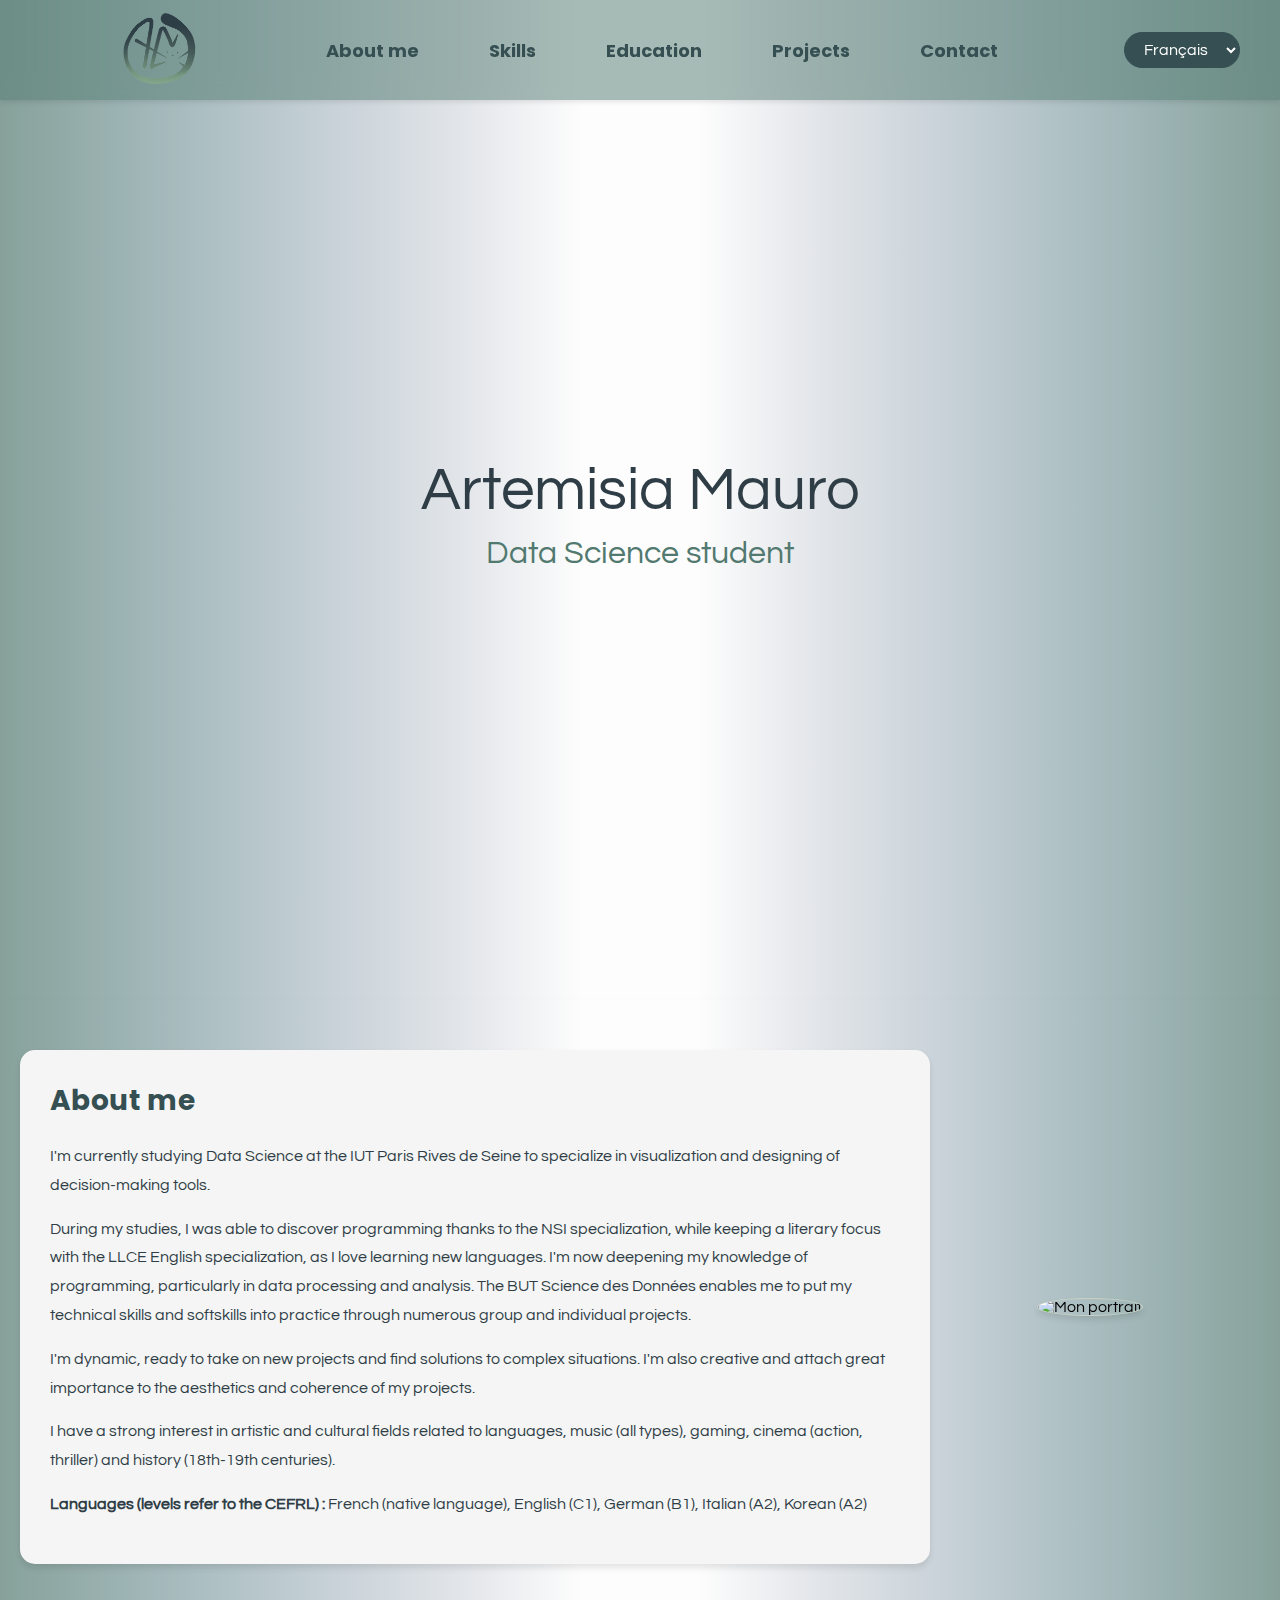
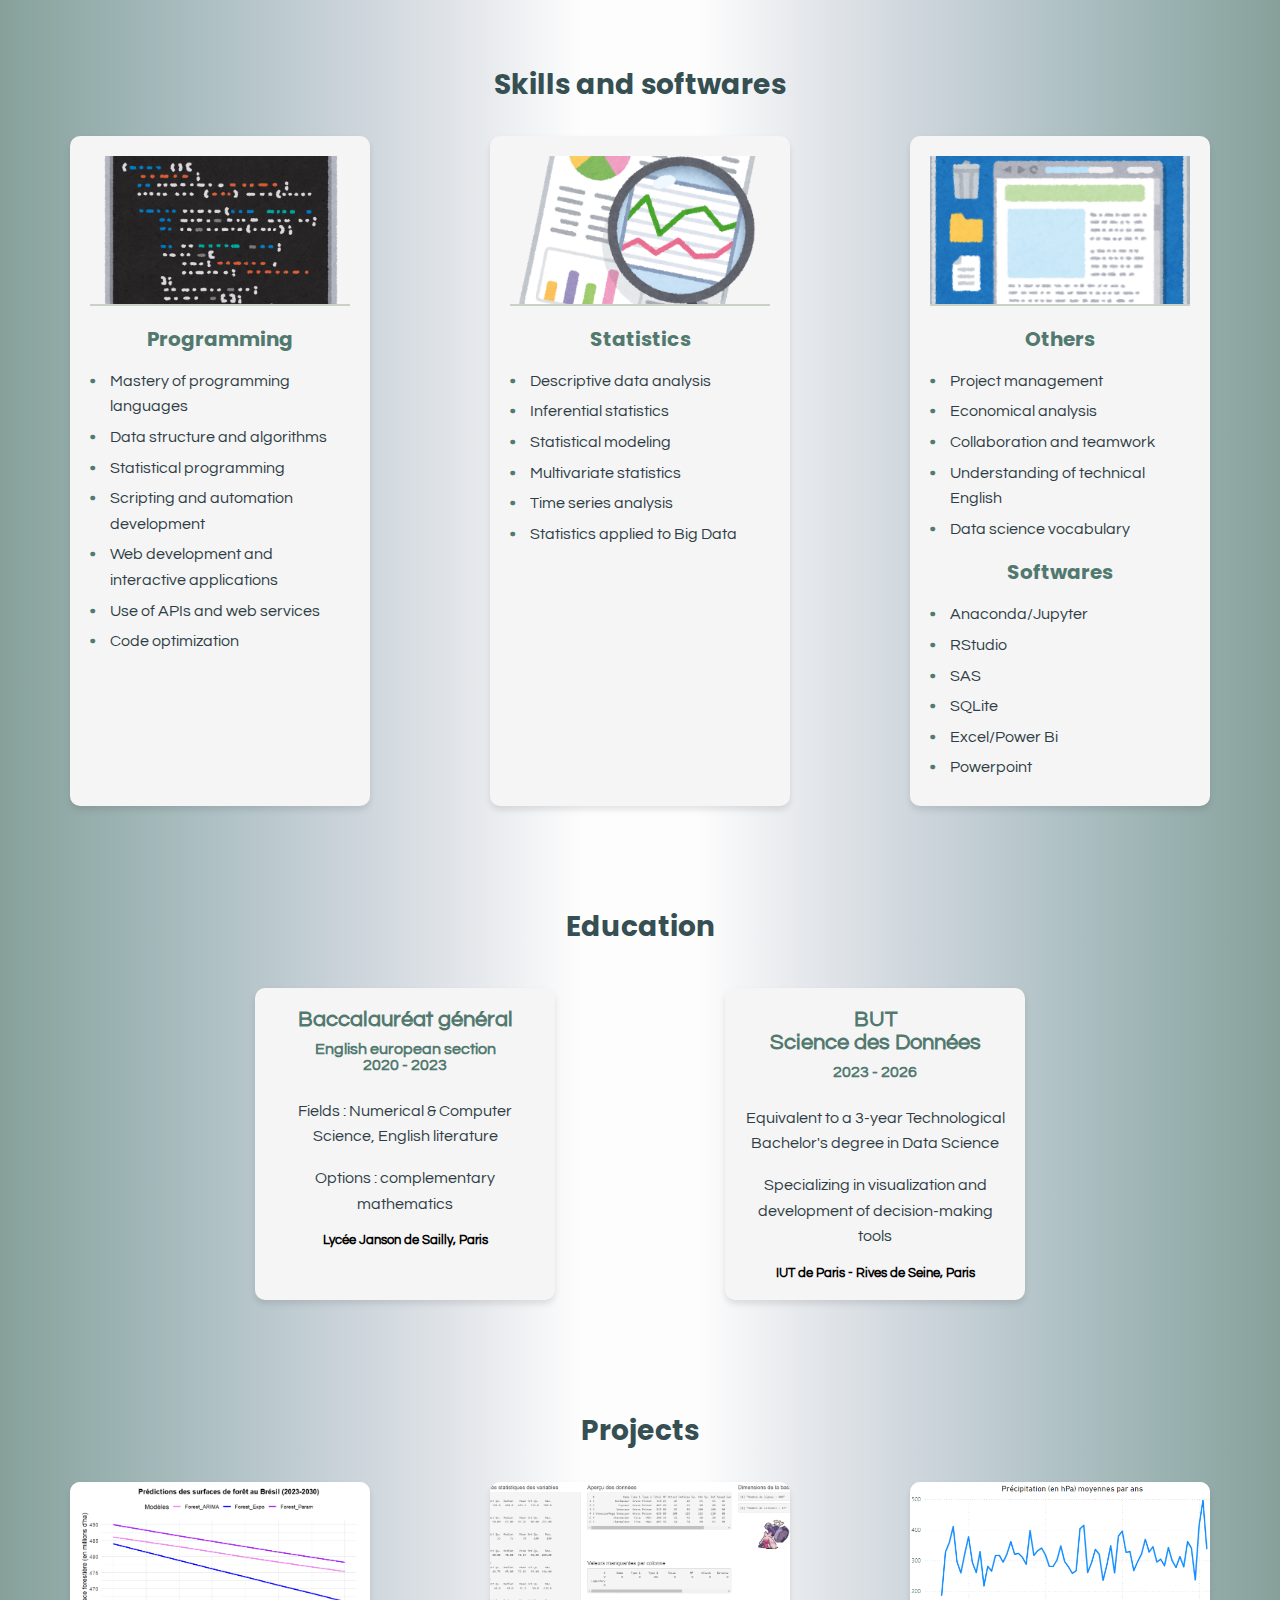
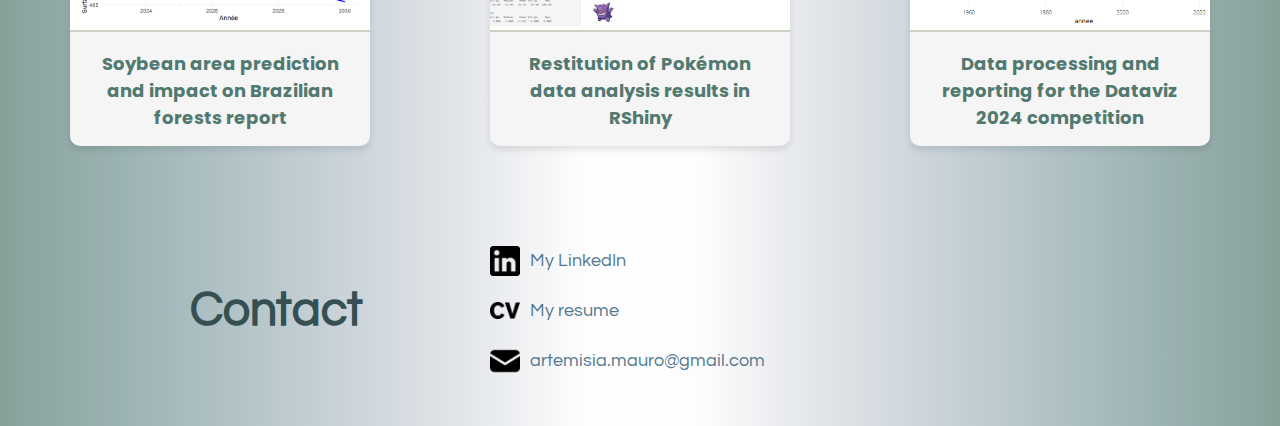
==== index-eng.html @ 532b6c2e "Add files via upload" ====
<!DOCTYPE html>
<html>
  <head>
    <title>Artemisia Mauro</title>
    <meta charset="utf-8">
    <link rel="stylesheet" type="text/css" href="CSS/style.css">
  </head>
  <body>
    <!-- Menu de navigation -->
    <nav class="navbar">
	  <div class="logo">
		<a href='#accueil'>
		  <img src="IMG/am.png" alt="Logo">
		</a>
	  </div>
	  <ul class="nav-links">
		<li><a href="#presentation">About me</a></li>
		<li><a href="#competences">Skills</a></li>
		<li><a href="#parcours">Education</a></li>
		<li><a href="#projets">Projects</a></li>
		<li><a href="#contact">Contact</a></li>
	  </ul>
		<div class="language-icon">
		  <!-- Liste déroulante -->
		  <select id="language-select" onchange="window.location.href=this.value;">
			<option value="index.html">Français</option>
			<option value="index-eng.html">English</option>
		  </select>
		</div>
	</nav>

    <!-- Contenu principal -->
    <div id="accueil" class="container">
      <h1>Artemisia Mauro</h1>
      <p class="subtitle">Data Science student</p>
    </div>
	
	<div id="presentation" class="presentation-section">
    <div class="presentation-text">
        <h2>About me</h2>
        <p>
            I'm currently studying Data Science at the IUT Paris Rives de Seine to specialize in visualization and designing of decision-making tools.
        </p>
        <p>
            During my studies, I was able to discover programming thanks to the NSI specialization, while keeping a literary focus with the LLCE English specialization, as I love learning new languages. I'm now deepening my knowledge of programming, particularly in data processing and analysis. The BUT Science des Données enables me to put my technical skills and softskills into practice through numerous group and individual projects.
        </p>
		<p>
            I'm dynamic, ready to take on new projects and find solutions to complex situations. I'm also creative and attach great importance to the aesthetics and coherence of my projects.
        </p>
		<p>
            I have a strong interest in artistic and cultural fields related to languages, music (all types), gaming, cinema (action, thriller) and history (18th-19th centuries).
        </p>
		<p>
            <b>Languages (levels refer to the CEFRL) :</b> French (native language), English (C1), German (B1), Italian (A2), Korean (A2)
        </p>
    </div>
		<div class="presentation-photo">
			<img src="IMG/phonto.jpg" alt="Mon portrait">
		</div>
	</div>
	
	<div id="competences" class="competences-section">
    <h2>Skills and softwares</h2>
    <div class="competences-container">
        <!-- Box 1 -->
        <div class="competence-box">
            <img src="IMG/prog.png" alt="Compétence 1">
            <h3>Programming</h3>
            <ul>
				<li>Mastery of programming languages</li>
				<li>Data structure and algorithms</li>
				<li>Statistical programming</li>
				<li>Scripting and automation development</li>
				<li>Web development and interactive applications</li>
				<li>Use of APIs and web services</li>
				<li>Code optimization</li>
			</ul>
        </div>
        <!-- Box 2 -->
        <div class="competence-box">
            <img src="IMG/stats.png" alt="Compétence 2">
            <h3>Statistics</h3>
            <ul>
				<li>Descriptive data analysis</li>
				<li>Inferential statistics</li>
				<li>Statistical modeling</li>
				<li>Multivariate statistics</li>
				<li>Time series analysis</li>
				<li>Statistics applied to Big Data</li>
			</ul>
        </div>
        <!-- Box 3 -->
        <div class="competence-box">
            <img src="IMG/work.png" alt="Compétence 3">
            <h3>Others</h3>
            <ul>
				<li>Project management</li>
				<li>Economical analysis</li>
				<li>Collaboration and teamwork</li>
				<li>Understanding of technical English</li>
				<li>Data science vocabulary</li>
			</ul>
			<h3>Softwares</h3>
            <ul>
				<li>Anaconda/Jupyter</li>
				<li>RStudio</li>
				<li>SAS</li>
				<li>SQLite</li>
				<li>Excel/Power Bi</li>
				<li>Powerpoint</li>
			</ul>
        </div>
    </div>
	</div>

	<div id="parcours" class="parcours-section">
		<h2>Education</h2>
		<div class="parcours-container">
			<!-- Boîte 1 (Parcours à gauche) -->
			<div class="parcours-box">
				<h3>Baccalauréat général</h3>
				<h4>English european section <br> 2020 - 2023</h4>
				<br>
				<p>Fields : Numerical & Computer Science, English literature</p>
				<br>
				<p>Options : complementary mathematics</p>
				<br>
				<h5>
                <a href="https://www.janson-de-sailly.fr" target="_blank" rel="noopener noreferrer">
                    Lycée Janson de Sailly, Paris
                </a>
            </h5>
			</div>
			
			<!-- Boîte 2 (Parcours à droite) -->
			<div class="parcours-box">
				<h3>BUT <br> Science des Données</h3>
				<h4>2023 - 2026</h4>
				<br>
				<p>Equivalent to a 3-year Technological Bachelor's degree in Data Science</p>
				<br>
				<p>Specializing in  visualization and development of decision-making tools</p>
				<br>
				<h5>
                <a href="https://iutparis-seine.u-paris.fr/" target="_blank" rel="noopener noreferrer">
                    IUT de Paris - Rives de Seine, Paris
                </a>
            </h5>
			</div>
		</div>
	</div>
	
	<div id="projets" class="projets-section">
    <h2>Projects</h2>
    <div class="projets-container">
        <!-- Box 1 -->
        <div class="projet-box" tabindex="0">
            <img src="IMG/projet1.png" alt="Projet 1">
            <h3>Soybean area prediction and impact on Brazilian forests report</h3>
            <p><b>Context :</b> As part of a project carried out between December 2024 and January 2025 at IUT Paris Rive de Seine, I collaborated in a group of two to study the impact of increasing soybean acreage on deforestation in Brazil by 2030. We used two time series from FAOSTAT to predict these trends and understand the dynamics between agriculture and deforestation</p>
			<p><b>Objectives :</b></p>
			<ul>
				<li>Predict soybean acreage trends in Brazil up to 2030</li>
				<li>Assess the impact of this development on Brazilian forest areas</li>
			</ul>
			<p><b>Process and tools :</b></p>
			<ul>
				<li>Data cleansing, structuring, analysis and trend visualization with RStudio</li>
				<li>Report written in Word</li>
			</ul>
			<p><b>Implemented skills :</b><br><br>Data extraction and processing, advanced statistical analysis, visualization, and drafting of usable conclusions</p>
        </div>
        <!-- Box 2 -->
        <div class="projet-box" tabindex="0">
            <img src="IMG/projet2.png" alt="Projet 2">
            <h3>Restitution of Pokémon data analysis results in RShiny</h3>
            <p><b>Context :</b> As part of a project carried out between December 2024 and January 2025 at the IUT Paris Rive de Seine, I worked on my own to exploit a Pokémon database, in order to produce some interesting statistical analyses</p>
			<p><b>Objectives :</b></p>
			<ul>
				<li>Extract relevant information from this database and highlight it through statistical analysis and visualization, in a report or dashboard</li>
			</ul>
			<p><b>Process and tools :</b></p>
			<ul>
				<li>Data cleansing, structuring, analysis and trend visualization with RStudio</li>
				<li>Creation of an RShiny dashboard for the results</li>
			</ul>
			<p><b>Implemented skills :</b><br><br>Extraction, structuring and processing of databases, analysis and statistical exploitation of data, creation of data visualizations and drafting of results in RShiny</p>
        </div>
        <!-- Box 3 -->
        <div class="projet-box" tabindex="0">
            <img src="IMG/projet3.png" alt="Projet 3">
            <h3>Data processing and reporting for the Dataviz 2024 competition</h3>
            <p><b>Context :</b> As part of the national dataviz competition held each year with Météo France, which brings together Data Science students from all over France, I worked in a group of five to create a dashboard presenting the results of weather data analysis. This project took place in May 2024 at IUT Paris Rive de Seine</p>
			<p><b>Objectives :</b></p>
			<ul>
				<li>Visualize meteorological data in a clear and interactive way, highlighting our dataviz skills</li>
			</ul>
			<p><b>Process and tools :</b></p>
			<ul>
				<li>Cleaning, structuring, analyzing data and visualizing results with Excel and Power Bi</li>
				<li>Creation of a dashboard on Power Bi</li>
			</ul>
			<p><b>Implemented skills :</b><br><br>Extraction, structuring and processing of databases, analysis and statistical exploitation of data, creation of data visualizations and drafting of results in RShiny</p>
        </div>
    </div>
	</div>
	
	<div id="contact" class="contact-section">
    <div class="contact-container">
        <!-- Partie gauche : Titre Contact -->
        <div class="contact-title">
            <h2>Contact</h2>
        </div>

        <!-- Partie droite : Liens et Icônes -->
        <div class="contact-links">
            <div class="contact-item">
                <img src="IMG/linkedin-icon.png" alt="LinkedIn">
                <a href="https://www.linkedin.com/in/artemisia-mauro-8a8020349/" target="_blank">My LinkedIn</a>
            </div>
			<div class="contact-item">
                <img src="IMG/cv-icon.png" alt="CV">
                <a href="DOC/CV_FR.pdf" target="_blank">My resume</a>
            </div>
			<div class="contact-item">
                <img src="IMG/mail-icon.png" alt="Email">
                <a href="mailto:artemisia.mauro@gmail.com">artemisia.mauro@gmail.com</a>
            </div>
        </div>
    </div>
	</div>
	
  </body>
</html>
---- CSS/style.css ----
@import url('https://fonts.googleapis.com/css2?family=Questrial&display=swap');
@import url('https://fonts.googleapis.com/css2?family=Poppins&display=swap');

body {
	background-image: linear-gradient(to right, #87a19a, #9bb2b2, #b2c3c7, #cbd4da, #e3e6ea, #FDFDFD, #FDFDFD, #e3e6ea, #cbd4da, #b2c3c7, #9bb2b2, #87a19a);
	padding-top: 70px; 
}

* {
	  box-sizing: border-box;
	  margin: 0;
	  padding: 0;
}

body, html {
    height: 100%;
    width: 100%;
    font-family: 'Questrial', sans-serif;
    margin: 0;
    background-color: #f5f5f5;
    background-image: linear-gradient(to right, #87a19a, #9bb2b2, #b2c3c7, #cbd4da, #e3e6ea, #FDFDFD, #FDFDFD, #e3e6ea, #cbd4da, #b2c3c7, #9bb2b2, #87a19a);
    padding-top: 70px;
	scroll-behavior: smooth;
	scroll-padding-top: 100px;
}

.container {
    display: flex;
    flex-direction: column;
    justify-content: center;
    align-items: center;
    text-align: center;
    width: 100%;
    height: 100%;
}


h1 {
	  font-size: 60px;
	  color: #2f3e46;
	  font-weight: 400;
}

.subtitle {
	  font-size: 32px;
	  color: #52796f;
	  margin-top: 15px;
	  margin-bottom: 10px;
}

/* Style de la barre de navigation */
.navbar {
  position: fixed;
  top: 0;
  left: 0;
  width: 100%;
  display: flex;
  justify-content: space-between;
  align-items: center;
  background-color: rgba(82, 121, 111, 0.5); /* #354f52; */
  backdrop-filter: blur(10px); /* Ajout du flou de l'arrière-plan */
  color: white; /* Texte blanc */
  z-index: 1000; /* Toujours visible */
  padding: 10px 20px;
  box-shadow: 0 2px 5px rgba(0, 0, 0, 0.1); /* Légère ombre */
  height: 100px;
}

.logo img {
  height: 80px;
  width: auto;
  /* filter: drop-shadow(0 0 10px rgba(202, 210, 197, 0.3)); Ombre floue blanche */
  padding-left: 100px;
}

.navbar-title {
  font-size: 20px;
  font-weight: bold;
  margin-left: 0;
}

.nav-links {
	  display: flex;
	  list-style: none;
	  gap: 20px; /* Espacement entre les liens */
	  margin: 0;
	  padding: 0;
}

.nav-links li {
	  display: inline-block;
}

.nav-links li a {
	display: inline-block;
	text-decoration: none;
	color: #354f52; /* Couleur des liens */
	font-size: 18px; /* Taille de la police */
	font-family: 'Poppins', sans-serif; /* Police HK Grotesk */
	font-weight: bold; /* Police en gras */
	transition: color 0.3s;
	padding-left: 25px; /* Espacement à gauche du lien */
	padding-right: 25px; /* Espacement à droite du lien */
}

.nav-links li a:hover {
	color: #52796f; /* Couleur au survol */
	transform: scale(1.025);
}

.language-icon {
  position: relative;
  display: inline-block;
}

.language-icon select {
  font-family: 'Questrial', sans-serif; /* Police Poppins pour le bouton */
  font-size: 16px; /* Taille de la police */
  padding: 8px 15px; /* Espacement interne pour un meilleur visuel */
  border: 1px solid #354f52; /* Bordure colorée */
  border-radius: 20px; /* Coins arrondis */
  background-color: #354f52; /* Couleur de fond */
  color: #fff; /* Texte blanc */
  cursor: pointer; /* Le curseur devient une main */
  outline: none; /* Supprime la bordure de focus par défaut */
  margin-right: 20px;
  outline: none;
}

.language-icon select:focus {
  border-color: #007bff; /* Bordure au focus */
  box-shadow: 0 0 5px rgba(0, 123, 255, 0.5); /* Ombre légère au focus */
  outline: none;
}

/* Applique les styles aux options dans la liste déroulante */
.language-icon select option {
  font-family: 'Questrial', sans-serif; /* Police Poppins pour les options */
  background-color: #fff; /* Fond des options */
  color: #354f52; /* Texte des options */
  padding: 8px 15px; /* Espacement interne des options */
}

/* Option active (au survol ou lors de la sélection) */
.language-icon select option:hover {
  background-color: #cad2c5; /* Fond clair au survol */
  color: #354f52; /* Couleur du texte au survol */
}

.linkedin-button {
    text-decoration: none;
    padding: 8px 12px;
    font-size: 14px;
    color: #fff;
    background-color: #0077b5;
    border-radius: 4px;
    transition: background-color 0.3s;
}

.linkedin-button:hover {
    background-color: #005582;
}

.mail-button {
    text-decoration: none;
    padding: 8px 12px;
    font-size: 14px;
    color: #fff;
    background-color: #0077b5;
    border-radius: 4px;
    transition: background-color 0.3s;
}

.mail-button:hover {
    background-color: #005582;
}

#presentation {
    scroll-padding-top: 100px;
}

.presentation-section {
    display: flex;
    justify-content: space-between;
    align-items: center;
    padding: 50px 20px;
    margin-top: 100px;
    gap: 30px; /* Espacement entre le texte et la photo */
	background-image: linear-gradient(to right, #87a19a, #9bb2b2, #b2c3c7, #cbd4da, #e3e6ea, #FDFDFD, #FDFDFD, #e3e6ea, #cbd4da, #b2c3c7, #9bb2b2, #87a19a); /*#e3e6ea;  Arrière-plan doux */
    box-shadow: 0 4px 6px rgba(0, 0, 0, 0.1); /* Ajoute une ombre subtile pour mieux délimiter */
}

.presentation-text {
    flex: 1; /* Le texte occupe une plus grande partie */
    background-color: #f5f5f5; /* Couleur de fond douce */
    padding: 30px; /* Espacement interne */
    border-radius: 15px; /* Bords arrondis pour un look élégant */
    box-shadow: 0 4px 6px rgba(0, 0, 0, 0.1); /* Ombre subtile */
    font-family: 'Questrial', sans-serif;
    color: #2f3e46; /* Couleur principale du texte */
	margin-right: -40px;
}

.presentation-text h2 {
    margin-bottom: 20px;
    font-size: 28px;
    font-family: 'Poppins', sans-serif;
    font-weight: bold;
    color: #354f52; /* Couleur légèrement différente pour le titre */
}

.presentation-text p {
    font-size: 16px;
    line-height: 1.8; /* Espacement entre les lignes */
    color: #2f3e46;
    margin-bottom: 15px;
}

.presentation-photo {
    flex: 0.4; /* La photo occupe moins d'espace */
    display: flex;
    justify-content: center;
    align-items: center;
    position: relative; /* Nécessaire pour ::after */
}

.presentation-photo img {
    max-width: 50%; /* L'image occupe la moitié de l'espace disponible */
    height: auto; /* Conserve les proportions */
    border-radius: 50%; /* Forme ronde */
    box-shadow: 0 4px 6px rgba(0, 0, 0, 0.1); /* Ombre subtile */
    border: 1px solid #cad2c5; /* Bordure douce */
    pointer-events: none; /* Désactive les interactions avec l'image */
    user-select: none; /* Empêche la sélection */
    filter: blur(0.7px);
}

#competences {
    scroll-padding-top: 100px;
    padding: 50px 20px;
    background-image: linear-gradient(to right, #87a19a, #9bb2b2, #b2c3c7, #cbd4da, #e3e6ea, #FDFDFD, #FDFDFD, #e3e6ea, #cbd4da, #b2c3c7, #9bb2b2, #87a19a); /* #f5f5f5; Fond doux */
}

.competences-section h2 {
    text-align: center;
    font-size: 28px;
    color: #354f52;
    margin-bottom: 30px;
    font-family: 'Poppins', sans-serif;
}

.competences-container {
    display: flex;
    justify-content: space-around;
    gap: 20px;
    flex-wrap: wrap; /* Pour s'adapter à des écrans plus petits */
}

.competence-box {
    flex: 1;
    max-width: 300px; /* Largeur maximale des boîtes */
    background-color: #f5f5f5;
    border-radius: 10px;
    box-shadow: 0 4px 6px rgba(0, 0, 0, 0.1);
    overflow: hidden;
    text-align: center;
    padding: 20px;
}

.competence-box img {
    width: 100%;
    height: 150px; /* Hauteur fixe pour les images */
    object-fit: cover; /* Ajuste les images */
    border-bottom: 2px solid #cad2c5;
}

.competence-box h3 {
    font-size: 20px;
    margin-top: 15px;
    color: #52796f;
    font-family: 'Poppins', sans-serif;
}

.competence-box ul {
    list-style-type: none; /* Désactive les puces par défaut */
    margin: 15px 0 0 20px; /* Ajoute une marge autour de la liste */
    padding: 0;
    text-align: left; /* Alignement à gauche */
}

.competence-box ul li {
    font-size: 16px; /* Taille de la police des sous-compétences */
    line-height: 1.6; /* Espacement entre les lignes */
    color: #2f3e46; /* Couleur des sous-compétences */
    margin-bottom: 5px; /* Espacement entre les items */
    position: relative;
}

.competence-box ul li::before {
    content: '•'; /* Remplace les puces par un caractère personnalisé (optionnel) */
    color: #52796f; /* Couleur des puces */
    font-weight: bold; /* Rendre la puce plus visible */
    display: inline-block;
    width: 20px;
    margin-left: -20px; /* Ajuste l'espacement pour aligner le texte */
}

#parcours {
    scroll-padding-top: 100px;
    padding: 50px 20px;
    background-image: linear-gradient(to right, #87a19a, #9bb2b2, #b2c3c7, #cbd4da, #e3e6ea, #FDFDFD, #FDFDFD, #e3e6ea, #cbd4da, #b2c3c7, #9bb2b2, #87a19a); /* Fond doux */
}

.parcours-section h2 {
    text-align: center;
    font-size: 28px;
    color: #354f52;
    margin-bottom: 30px;
    font-family: 'Poppins', sans-serif;
}

.parcours-container {
    display: flex;
    justify-content: center;
    gap: 150px;
    flex-wrap: wrap; /* S'adapte à des écrans plus petits */
}

.parcours-box {
    flex: 1;
    max-width: 300px; /* Largeur maximale des boîtes */
    background-color: #f5f5f5;
    border-radius: 10px;
    box-shadow: 0 4px 6px rgba(0, 0, 0, 0.1);
    padding: 20px;
    text-align: center;
    margin: 10px;
}

.parcours-box h3 {
    font-size: 22px;
    color: #52796f;
    margin-bottom: 10px;
}

.parcours-box h4 {
    font-size: 16px;
    color: #52796f;
    margin-bottom: 10px;
}

.parcours-box p {
    font-size: 16px;
    color: #2f3e46;
    line-height: 1.6;
}

.parcours-box h5 a {
    color: inherit; /* Garde la même couleur que le parent (h5) */
    text-decoration: none; /* Supprime le soulignement */
    font-weight: inherit; /* Garde le poids de texte du parent */
    cursor: pointer; /* Affiche un pointeur survolable */
}

.parcours-box h5 a:visited {
    color: inherit; /* Évite que la couleur change après clic */
}

.parcours-box h5 a:hover,
.parcours-box h5 a:active,
.parcours-box h5 a:focus {
    color: inherit; /* Pas de changement de couleur au survol ou clic */
    text-decoration: none; /* Pas de soulignement au survol */
}

#projets {
    scroll-padding-top: 100px;
    padding: 50px 20px;
    background-image: linear-gradient(to right, #87a19a, #9bb2b2, #b2c3c7, #cbd4da, #e3e6ea, #FDFDFD, #FDFDFD, #e3e6ea, #cbd4da, #b2c3c7, #9bb2b2, #87a19a);
}

.projets-section h2 {
    text-align: center;
    font-size: 28px;
    color: #354f52;
    margin-bottom: 30px;
    font-family: 'Poppins', sans-serif;
}

.projets-container {
    display: flex;
    justify-content: space-around;
    gap: 20px;
    flex-wrap: nowrap; /* Maintenir les boîtes sur une seule ligne */
}

/* Boîte projet par défaut */
.projet-box {
    flex: 1; /* Partage équitable de l'espace par défaut */
    max-width: 250px; /* Taille par défaut des boîtes */
    background-color: #f5f5f5;
    border-radius: 10px;
    box-shadow: 0 4px 6px rgba(0, 0, 0, 0.1);
    overflow: hidden;
    text-align: left;
    cursor: pointer;
    position: relative;
    transition: all 0.6s cubic-bezier(0.25, 0.8, 0.25, 1); /* Transition plus douce */
}

/* Image */
.projet-box img {
    width: 100%;
    height: 150px;
    object-fit: cover;
    border-bottom: 2px solid #cad2c5;
}

/* Titre */
.projet-box h3 {
	text-align: center;
    font-size: 18px;
    margin: 15px 15px 15px 15px;
    color: #52796f;
    font-family: 'Poppins', sans-serif;
}

/* Liste masquée par défaut */
.projet-box ul, .projet-box p {
    list-style-type: none;
    margin: 0;
    padding: 0;
    overflow: hidden;
    max-height: 0; /* Masque les descriptions */
	opacity: 0;
    transition: opacity 0.6s ease; /* Transition plus douce */
}

/* Apparence des items de la liste */
.projet-box ul li {
    font-size: 16px;
    line-height: 1.6;
    color: black;
    margin-bottom: 5px;
	margin-left: 20px;
    position: relative;
}

.projet-box ul li::before {
    content: '•';
    color: #black;
    font-weight: bold;
    display: inline-block;
    width: 20px;
    margin-left: -20px;
}

/* Effet au survol */
.projet-box:hover {
    transform: scale(1.02);
    box-shadow: 0 6px 10px rgba(0, 0, 0, 0.2);
}

/* État actif (agrandissement horizontal via :focus-within) */
.projet-box:focus-within {
    flex: 4; /* Augmente la largeur de la boîte sélectionnée */
    max-width: 800px; /* Largeur maximale */
    transition: all 0.6s cubic-bezier(0.25, 0.8, 0.25, 1); /* Transition encore plus douce */
}

/* Description visible pour la boîte active */
.projet-box:focus-within ul, .projet-box:focus-within p {
    max-height: 500px;
    padding: 10px 20px;
	opacity: 1; /* Texte devient visible */
}

/* Ajustement des boîtes non sélectionnées */
.projet-box:not(:focus-within) {
    flex: 1; /* Taille plus petite, mais toujours visible */
    max-width: 300px; /* Garde une largeur minimale visible */
}

.contact-section {
    display: flex;
    justify-content: center;
    align-items: center;
    padding: 50px 0;
    background-image: linear-gradient(to right, #87a19a, #9bb2b2, #b2c3c7, #cbd4da, #e3e6ea, #FDFDFD, #FDFDFD, #e3e6ea, #cbd4da, #b2c3c7, #9bb2b2, #87a19a);
}

.contact-container {
    display: flex;
    align-items: center;
    justify-content: space-between;
    width: 80%;
    max-width: 900px;
}

.contact-title {
    flex: 1;
    text-align: left;
}

.contact-title h2 {
    font-size: 3em;
    color: #354f52;
}

.contact-links {
    flex: 2;
    display: flex;
    flex-direction: column;
    gap: 20px;
}

.contact-item {
    display: flex;
    align-items: center;
    gap: 10px;
}

.contact-item img {
    width: 30px;
    height: 30px;
    object-fit: contain;
}

.contact-item a {
    font-size: 1.1em;
    color: #52798f; /* Utilise la même couleur que le parent (par défaut) */
    text-decoration: none; /* Supprime le soulignement */
    font-weight: inherit; /* Garde le poids du texte du parent */
    cursor: pointer; /* Affiche un pointeur cliquable */
}

.contact-item a:visited {
    color: #52798f; /* Empêche tout changement de couleur après clic */
}

.contact-item a:hover,
.contact-item a:active,
.contact-item a:focus {
    color: inherit; /* Pas de changement de couleur au survol, clic ou focus */
    text-decoration: none; /* Pas de soulignement */
}

/* Ajout du décalage lorsque l'élément est ciblé */
/* :target { */
    /* padding-top: 50px;  /* Décale le contenu vers le bas de 100px */ */
    /* margin-top: -75px;   /* Recaler la section pour la faire apparaître juste en dessous de la navbar */ */
/* } */
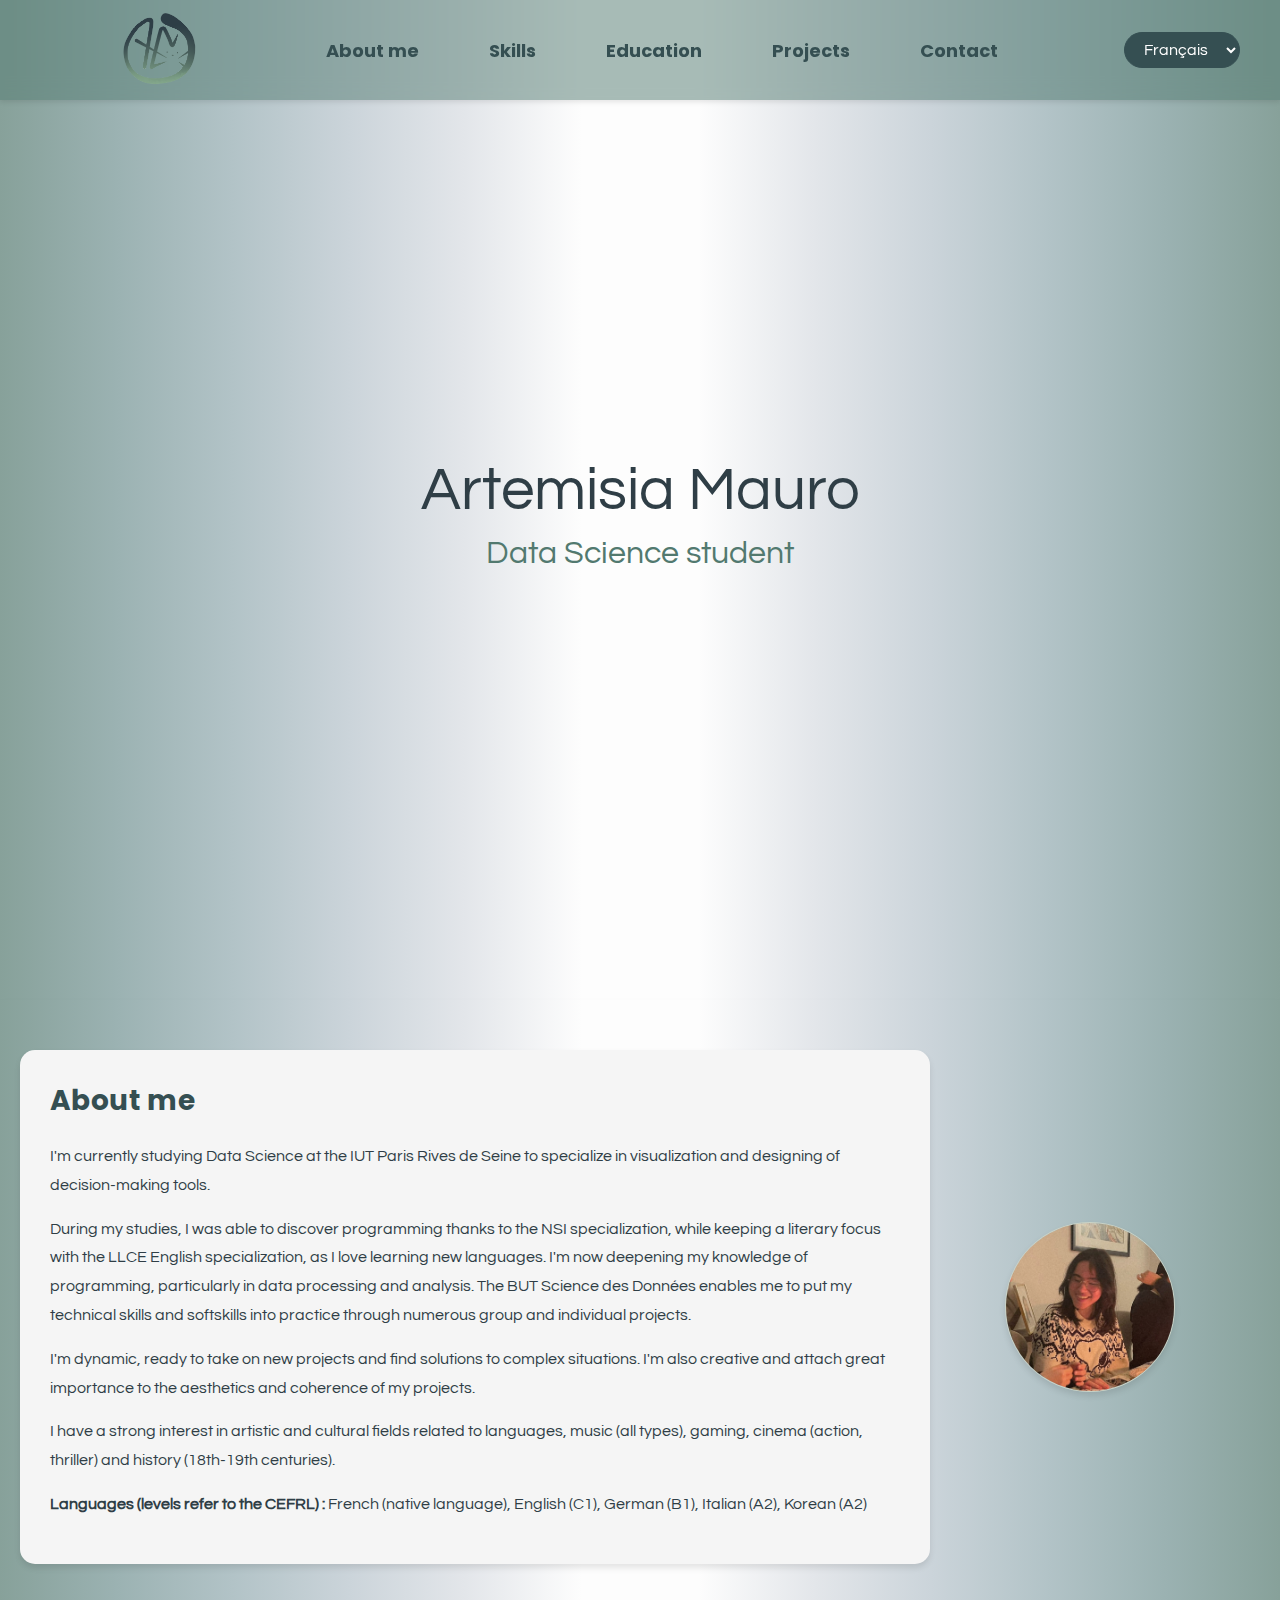
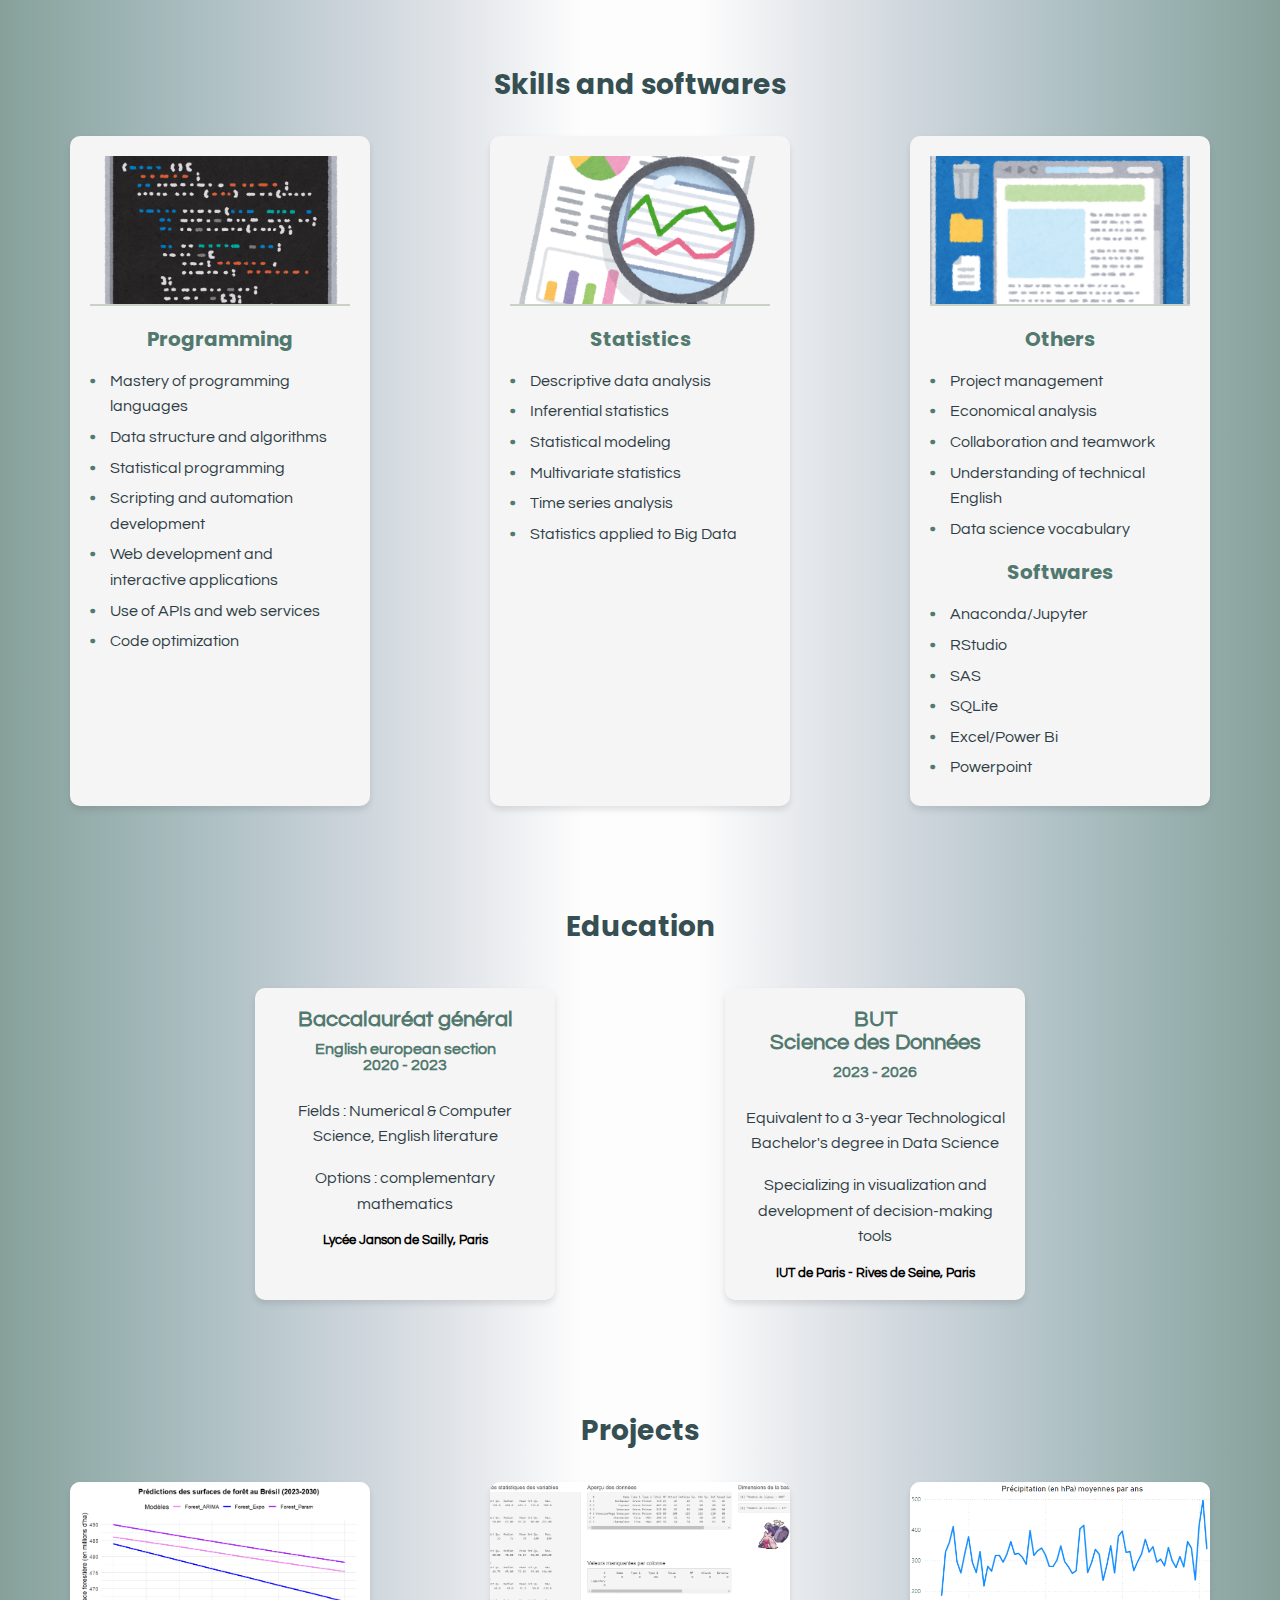
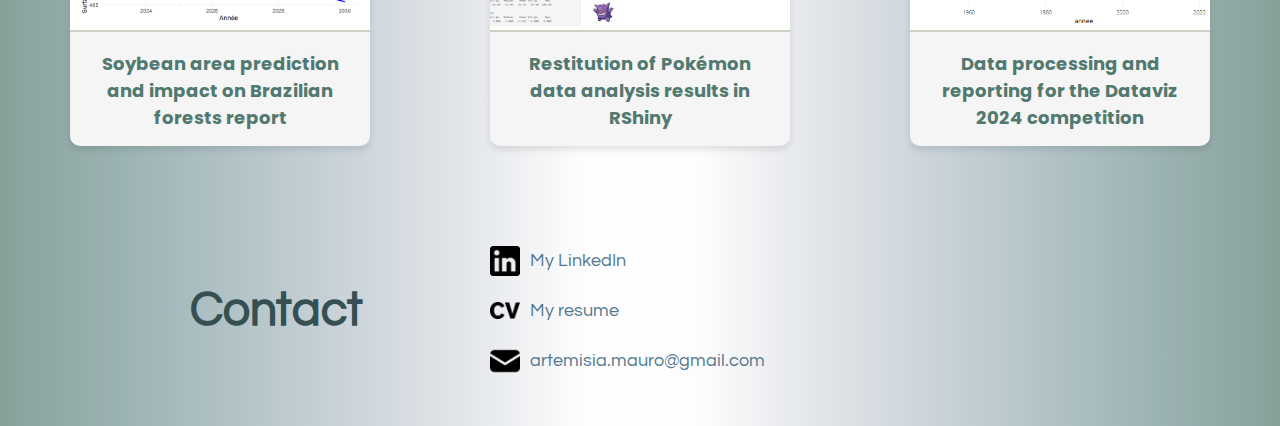
==== commit 95ae6c04: "Update index-eng.html" ====
--- a/index-eng.html
+++ b/index-eng.html
@@ -55,7 +55,7 @@
         </p>
     </div>
 		<div class="presentation-photo">
-			<img src="IMG/phonto.jpg" alt="Mon portrait">
+			<img src="IMG/phonto.JPG" alt="Mon portrait">
 		</div>
 	</div>
 	
@@ -231,4 +231,4 @@
 	</div>
 	
   </body>
-</html>+</html>
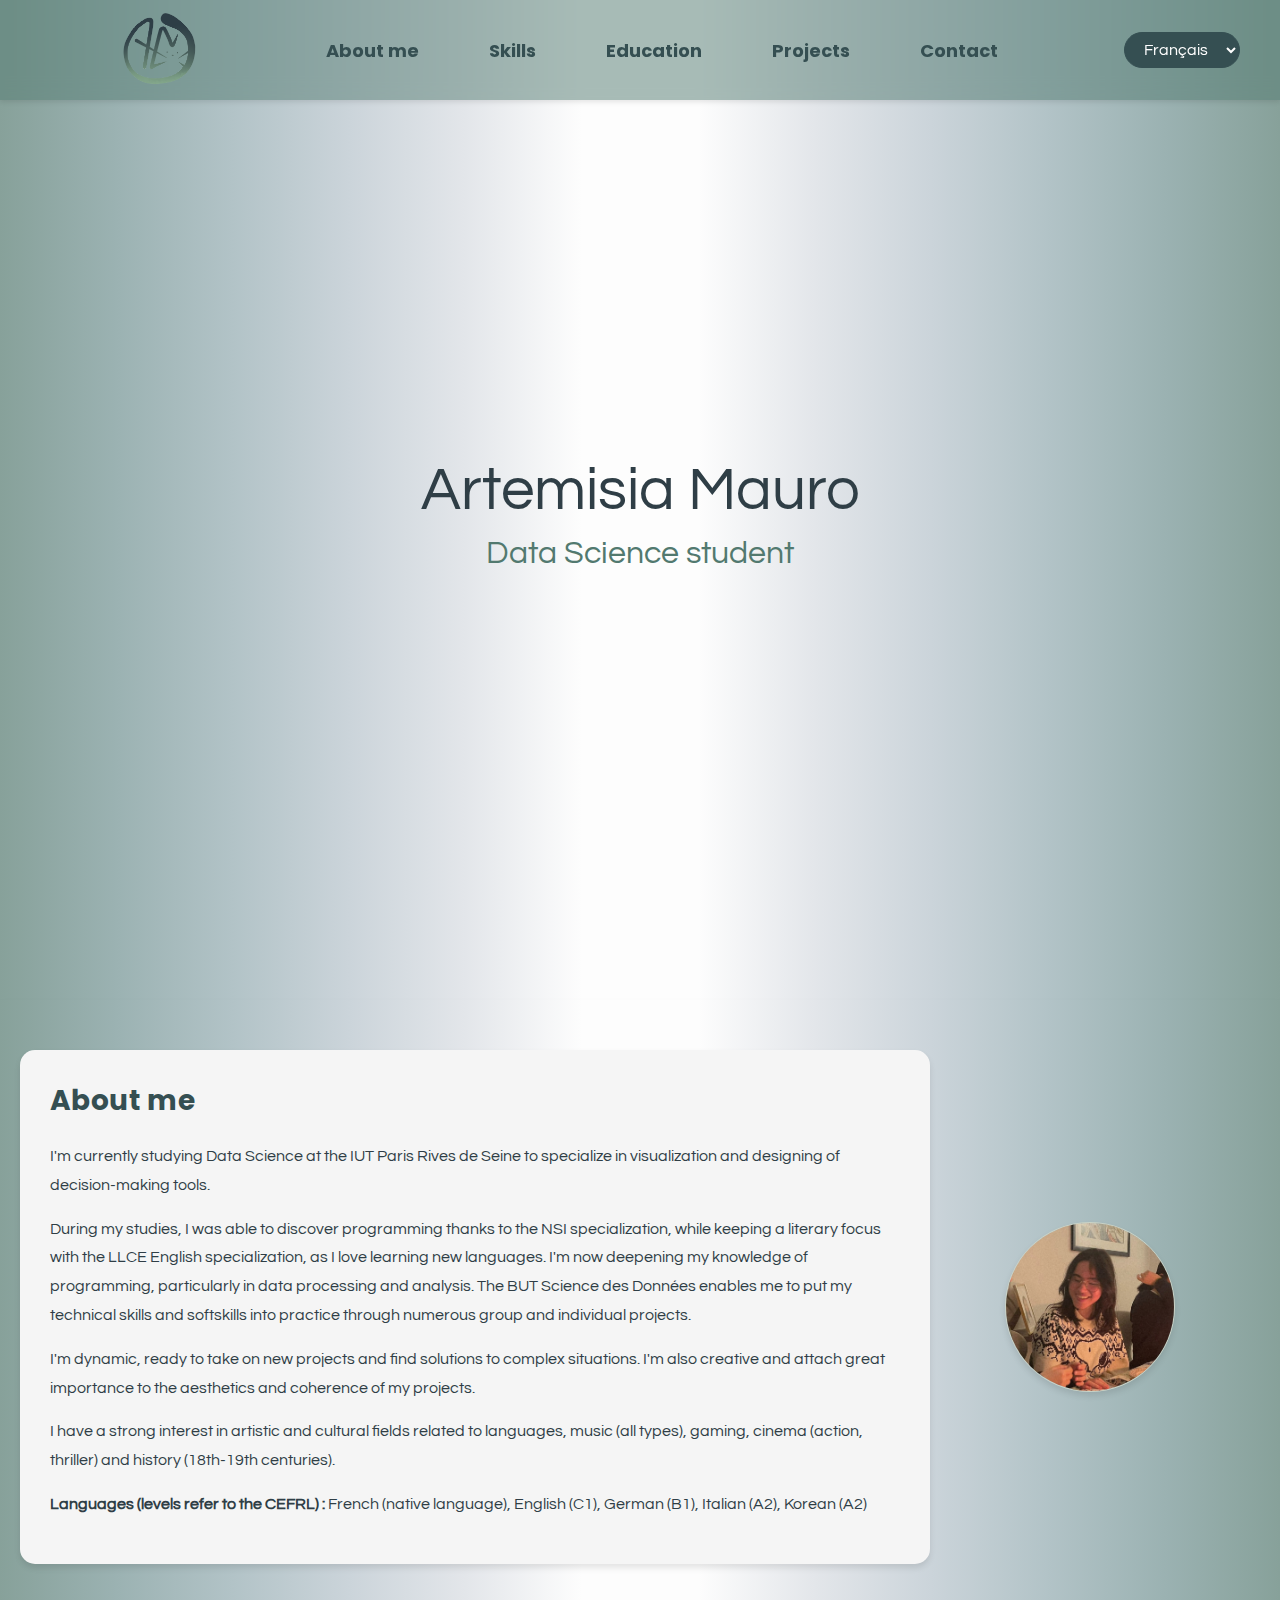
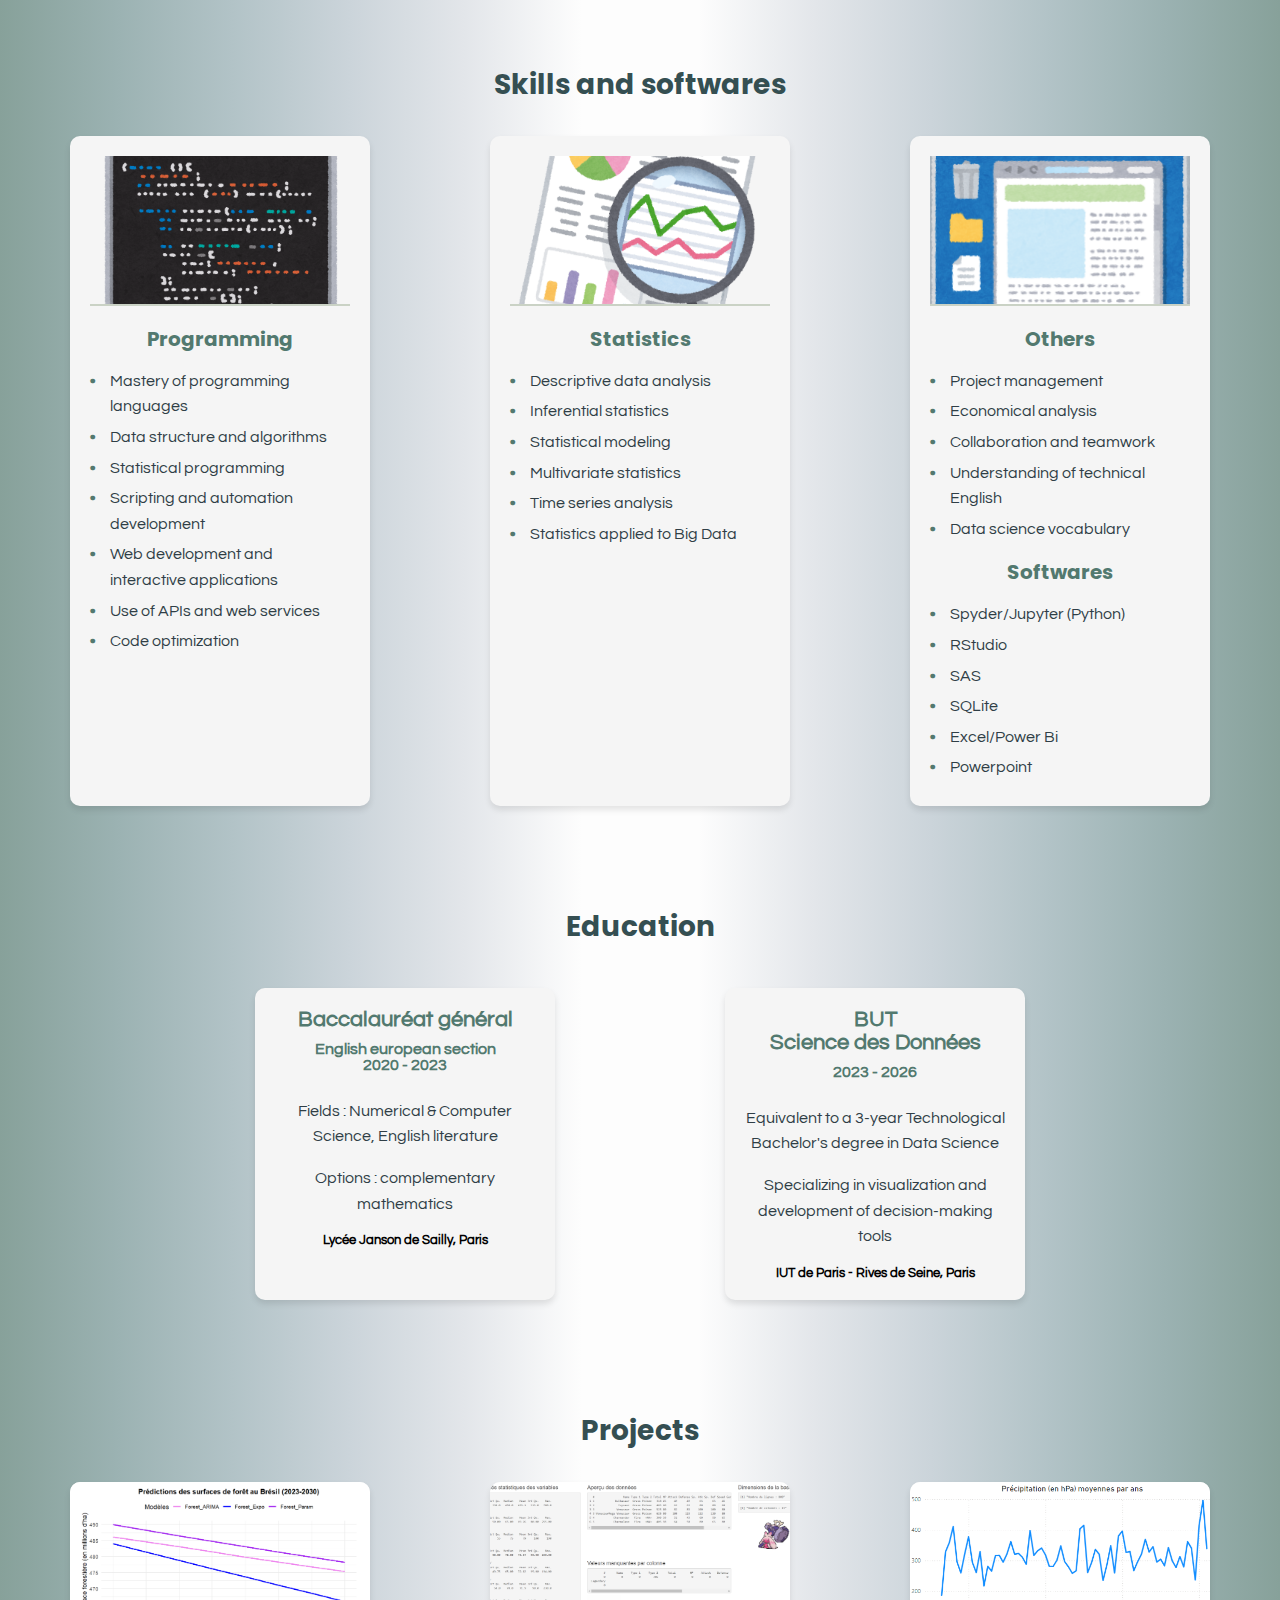
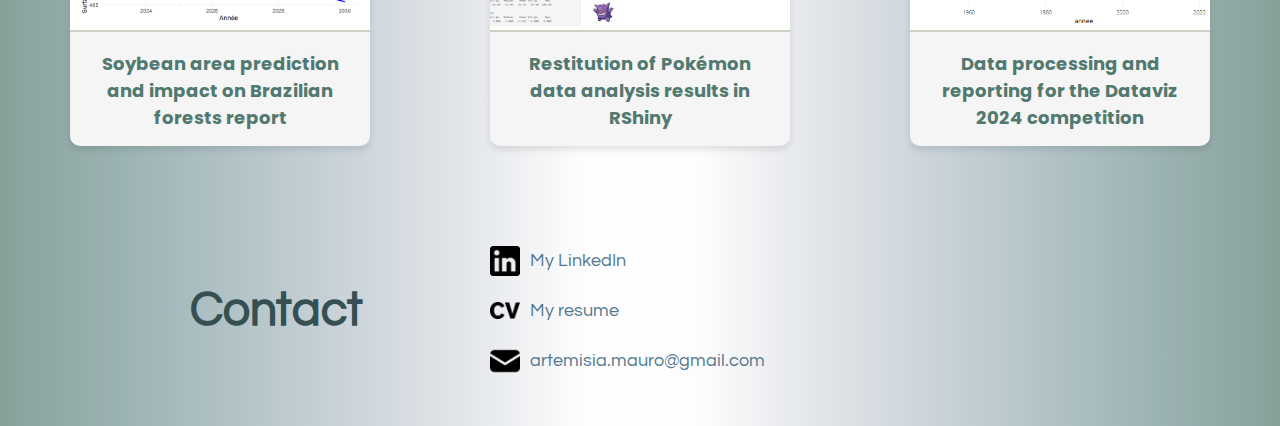
==== commit f9e3e529: "Update index-eng.html" ====
--- a/index-eng.html
+++ b/index-eng.html
@@ -102,7 +102,7 @@
 			</ul>
 			<h3>Softwares</h3>
             <ul>
-				<li>Anaconda/Jupyter</li>
+				<li>Spyder/Jupyter (Python)</li>
 				<li>RStudio</li>
 				<li>SAS</li>
 				<li>SQLite</li>
@@ -220,7 +220,7 @@
             </div>
 			<div class="contact-item">
                 <img src="IMG/cv-icon.png" alt="CV">
-                <a href="DOC/CV_FR.pdf" target="_blank">My resume</a>
+                <a href="DOC/MAURO_artemisia_CV.pdf" target="_blank">My resume</a>
             </div>
 			<div class="contact-item">
                 <img src="IMG/mail-icon.png" alt="Email">
